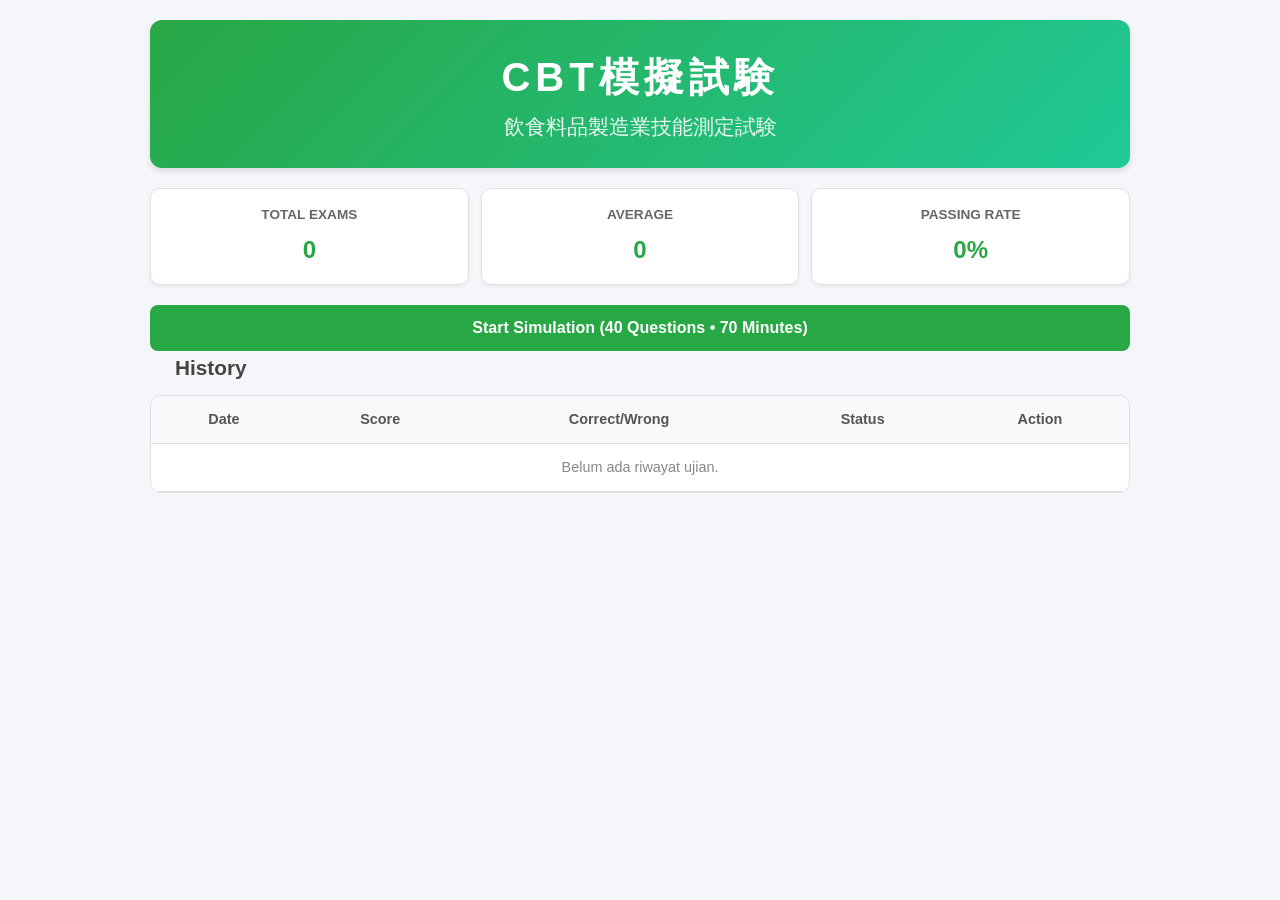
==== index.html @ 39279843 "Update SSW PM exam simulator" ====
<!DOCTYPE html>
<html lang="id">
<head>
    <meta charset="UTF-8">
    <meta name="viewport" content="width=device-width, initial-scale=1.0">
    <title>Dashboard SSW PM</title>
    <link rel="stylesheet" href="css/main.css">
</head>
<body>

    <div class="container">
        <header class="dash-header">
            <h1>CBT模擬試験</h1>
            <p>飲食料品製造業技能測定試験</p>
        </header>

        <section class="stats-section">
            <div class="stat-card">
                <h3>Total Exams</h3>
                <p id="stat-total">0</p>
            </div>
            <div class="stat-card">
                <h3>Average</h3>
                <p id="stat-rata">0</p>
            </div>
            <div class="stat-card">
                <h3>Passing Rate</h3>
                <p id="stat-lulus">0%</p>
            </div>
        </section>

        <section class="action-section">
            <button id="btn-mulai" class="btn btn-primary btn-block">
                Start Simulation (40 Questions • 70 Minutes)
            </button>
        </section>

        <section class="history-section">
            <h2>History</h2>
            <div class="table-responsive">
                <table id="tabel-riwayat">
                    <thead>
                        <tr>
                            <th>Date</th>
                            <th>Score</th>
                            <th>Correct/Wrong</th>
                            <th>Status</th>
                            <th>Action</th>
                        </tr>
                    </thead>
                    <tbody id="list-riwayat">
                        <tr>
                            <td colspan="5" style="text-align: center; color: #888;">Belum ada riwayat ujian.</td>
                        </tr>
                    </tbody>
                </table>
            </div>
        </section>
    </div>

    <script src="js/storage.js"></script>
    <script src="js/data.js"></script>
    <script>
        // Logika Khusus Halaman Dashboard (index.html)
        document.addEventListener('DOMContentLoaded', () => {
            // 1. Tampilkan Statistik Global dari Local Storage
            const stats = getStatistikGlobal();
            document.getElementById('stat-total').innerText = stats.totalUjian;
            document.getElementById('stat-rata').innerText = stats.rataRataNilai;
            document.getElementById('stat-lulus').innerText = stats.persentaseKelulusan + '%';

            // 2. Tampilkan Riwayat Ujian
            const riwayat = getRiwayatUjian();
            const containerRiwayat = document.getElementById('list-riwayat');

            if (riwayat.length > 0) {
                containerRiwayat.innerHTML = ''; // Kosongkan placeholder
                riwayat.forEach(item => {
                    const row = document.createElement('tr');
                    
                    // Beri warna teks status (LULUS hijau, TIDAK LULUS merah)
                    const statusClass = item.status === 'LULUS' ? 'text-success' : 'text-danger';

                    row.innerHTML = `
                        <td>${item.tanggal}</td>
                        <td><strong>${item.skor}</strong></td>
                        <td><span class="text-success">${item.benar}B</span> / <span class="text-danger">${item.salah}S</span></td>
                        <td><span class="${statusClass}">${item.status}</span></td>
                        <td><button class="btn btn-sm" onclick="lihatReview('${item.id}')">Review</button></td>
                    `;
                    containerRiwayat.appendChild(row);
                });
            }

            // 3. Event Listener Tombol Mulai Ujian
            // 3. Event Listener Tombol Mulai Ujian
const btnMulai = document.getElementById('btn-mulai');
const modalStart = document.getElementById('modalStart');
const btnConfirmStart = document.getElementById('btn-confirm-start');
const btnCancelStart = document.getElementById('btn-cancel-start');

// Membuka modal saat tombol utama diklik
btnMulai.addEventListener('click', () => {
    modalStart.style.display = 'flex';
});

// Menutup modal jika dibatalkan
btnCancelStart.addEventListener('click', () => {
    modalStart.style.display = 'none';
});

// Proses Start Now (Ini menggantikan logika lama yang ada di tombol btn-mulai)
btnConfirmStart.addEventListener('click', async () => {
    btnConfirmStart.innerText = 'Memuat...';
    btnConfirmStart.disabled = true;

    const sukses = await buatSimulasiUjian();
    
    if (sukses) {
        window.location.href = 'exam.html';
    } else {
        alert('Gagal memuat bank soal.');
        btnConfirmStart.innerText = 'Start Now';
        btnConfirmStart.disabled = false;
    }
});
        });

        // Fungsi navigasi ke halaman review jawaban salah
        function lihatReview(examId) {
            localStorage.setItem('ssw_review_target_id', examId);
            window.location.href = 'review.html';
        }
    </script>
    <div id="modalStart" class="modal-overlay">
        <div class="modal-content">
            <h2>Fighting Dhepp💗</h2>
            
            <div class="modal-actions">
                <button id="btn-confirm-start" class="btn btn-primary">Start Now</button>
                <button id="btn-cancel-start" class="btn btn-secondary">Batal</button>
            </div>
        </div>
    </div>
</body>
</html>
---- css/main.css ----
/* css/main.css */

/* Reset Dasar & Variabel Warna */
:root {
    --primary-color: #28a745;     
    --primary-hover: #218838;
    --success-color: #28a745;
    --danger-color: #dc3545;
    --warning-color: #ffc107;
    --text-color: #333333;
    --bg-color: #f4f6f9;
    --card-bg: #ffffff;
    --border-color: #e0e0e0;
}

* {
    box-sizing: border-box;
    margin: 0;
    padding: 0;
}

body {
    font-family: -apple-system, BlinkMacSystemFont, "Segoe UI", Roboto, Helvetica, Arial, sans-serif;
    background-color: var(--bg-color);
    color: var(--text-color);
    line-height: 1.6;
    padding: 10px;
}


/* Pembungkus Konten Utama (Responsif) */
.container {
    width: 100%;
    max-width: 1000px;
    margin: 0 auto;
    padding: 10px;
}

/* Gaya Header Dashboard */
.dash-header {
    background: linear-gradient(135deg, var(--primary-color), #20c997);
    color: #ffffff;
    padding: 25px 20px;
    border-radius: 12px;
    text-align: center;
    margin-bottom: 20px;
        box-shadow: 0 4px 6px rgba(0,0,0,0.1);
}

.dash-header h1 {
    font-size: 2.5rem;
    letter-spacing: 5px;
    margin-bottom: 1px;
}

.dash-header p {
    font-size: 1.3rem;
    opacity: 0.9;
}

/* Grid Kartu Statistik */
.stats-section {
    display: grid;
    grid-template-columns: repeat(3, 1fr);
    gap: 12px;
    margin-bottom: 20px;
}

.stat-card {
    background-color: var(--card-bg);
    padding: 15px 10px;
    text-align: center;
    border-radius: 10px;
    border: 1px solid var(--border-color);
    box-shadow: 0 2px 4px rgba(0,0,0,0.05);
}

.stat-card h3 {
    font-size: 0.85rem;
    color: #666;
    margin-bottom: 5px;
    text-transform: uppercase;
}

.stat-card p {
    font-size: 1.5rem;
    font-weight: bold;
    color: var(--primary-color);
}

/* Styling Modal Start Now */
.modal-overlay {
    display: none; /* Default tersembunyi */
    position: fixed;
    top: 0;
    left: 0;
    width: 100%;
    height: 100%;
    background: rgba(0, 0, 0, 0.6); /* Latar belakang gelap */
    z-index: 9999;
    justify-content: center;
    align-items: center;
    padding: 20px;
    backdrop-filter: blur(2px); /* Memberikan efek blur pada background */
}

.modal-content {
    background: white;
    padding: 30px;
    border-radius: 12px;
    text-align: center;
    max-width: 400px;
    width: 100%;
    box-shadow: 0 10px 25px rgba(0,0,0,0.2);
}

.modal-content h2 {
    margin-bottom: 15px;
    color: var(--primary-color);
}

.modal-content p {
    margin-bottom: 25px;
    color: #666;
}

/* Tombol Modal */
/* Tombol Modal */
.modal-actions {
    display: flex;
    flex-direction: column; /* Mengubah susunan menjadi vertikal (atas-bawah) */
    gap: 10px;              /* Jarak antar tombol */
    width: 100%;            /* Memastikan kontainer tombol memenuhi lebar modal */
}

/* Memastikan kedua tombol memiliki lebar yang sama agar seragam */
.modal-actions .btn {
    width: 100%;
}

.btn-secondary {
    background-color: #e2e6ea;
    color: #495057;
}

.btn-secondary:hover {
    background-color: #d1d8de;
}

/* Komponen Tombol (Sangat Ramah Sentuhan HP) */
.btn {
    display: inline-block;
    padding: 14px 20px;
    font-size: 1rem;
    font-weight: bold;
    text-align: center;
    text-decoration: none;
    border: none;
    border-radius: 8px;
    cursor: pointer;
    transition: background 0.2s;
    background-color: #6c757d;
    color: white;
}

.btn-primary {
    background-color: var(--success-color); /* Warna hijau mencolok untuk tombol mulai */
}

.btn-primary:hover {
    background-color: #218838;
}

.btn-block {
    display: block;
    width: 100%;
}

.btn-sm {
    padding: 6px 12px;
    font-size: 0.85rem;
    border-radius: 4px;
    background-color: var(--primary-color);
}

/* Tabel Riwayat Responsif */
.history-section h2 {
    font-size: 1.3rem;
    margin-bottom: 10px;
    color: #444;
    text-align: left;
    margin-left: 25px;    
}

.table-responsive {
    width: 100%;
    overflow-x: auto;
    background-color: var(--card-bg);
    border-radius: 10px;
    border: 1px solid var(--border-color);
}

table {
    width: 100%;
    border-collapse: collapse;
    /* text-align: left;  <-- Hapus atau ganti baris ini */
    text-align: center;   /* <-- Tambahkan ini agar semua konten tabel di tengah */
    font-size: 0.9rem;
}

th, td {
    padding: 12px 15px;
    border-bottom: 1px solid var(--border-color);
    white-space: nowrap;
    text-align: center;   /* <-- Menjamin th dan td benar-benar di tengah */
}

th {
    background-color: #f8f9fa;
    color: #555;
    font-weight: 600;
}

/* Utilitas Teks Warna */
.text-success { color: var(--success-color); font-weight: bold; }
.text-danger { color: var(--danger-color); font-weight: bold; }

/* Gaya Halaman Review Jawaban (review.html) */
.review-card {
    background-color: var(--card-bg);
    border-radius: 10px;
    padding: 15px;
    margin-bottom: 15px;
    box-shadow: 0 2px 4px rgba(0,0,0,0.05);
    border-left: 5px solid #ccc;
}

.border-success { border-left-color: var(--success-color); }
.border-danger { border-left-color: var(--danger-color); }

.review-card-header {
    display: flex;
    justify-content: space-between;
    align-items: center;
    margin-bottom: 10px;
    border-bottom: 1px dashed var(--border-color);
    padding-bottom: 8px;
}

.review-card-header h3 { font-size: 1.1rem; }

.badge {
    padding: 4px 8px;
    font-size: 0.75rem;
    font-weight: bold;
    border-radius: 4px;
    color: white;
}
.badge-success { background-color: var(--success-color); }
.badge-danger { background-color: var(--danger-color); }

.question-text {
    font-weight: 600;
    margin-bottom: 12px;
}

.review-options {
    margin-bottom: 15px;
}

.review-opt-row {
    padding: 10px;
    border: 1px solid var(--border-color);
    border-radius: 6px;
    margin-bottom: 6px;
    font-size: 0.9rem;
}

.opt-correct {
    background-color: #d4edda;
    border-color: #c3e6cb;
    color: #155724;
}

.opt-wrong {
    background-color: #f8d7da;
    border-color: #f5c6cb;
    color: #721c24;
}

.explanation-box {
    background-color: #fff3cd;
    border: 1px solid #ffeeba;
    color: #856404;
    padding: 12px;
    border-radius: 6px;
    font-size: 0.85rem;
}

.explanation-box h4 { margin-bottom: 4px; }

/* Penyesuaian khusus layar HP kecil */
@media (max-width: 480px) {
    .stats-section { grid-template-columns: 1fr; gap: 8px; }
    .dash-header h1 { font-size: 1.4rem; }
    th, td { padding: 10px 8px; font-size: 0.8rem; }
}
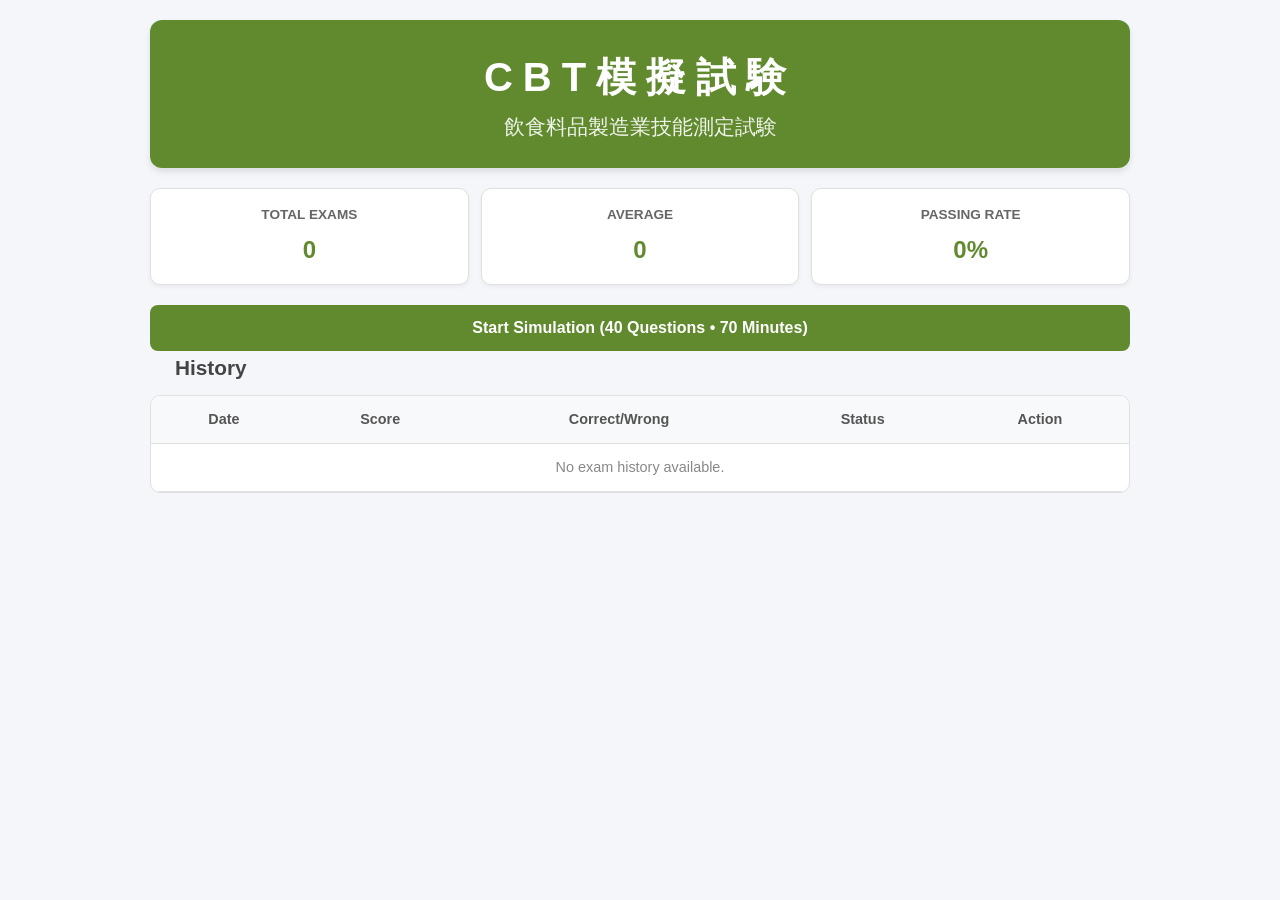
==== commit d9dae6c8: "Update exam page" ====
--- a/index.html
+++ b/index.html
@@ -50,7 +50,7 @@
                     </thead>
                     <tbody id="list-riwayat">
                         <tr>
-                            <td colspan="5" style="text-align: center; color: #888;">Belum ada riwayat ujian.</td>
+                            <td colspan="5" style="text-align: center; color: #888;">No exam history available.</td>
                         </tr>
                     </tbody>
                 </table>
@@ -111,7 +111,7 @@
 
 // Proses Start Now (Ini menggantikan logika lama yang ada di tombol btn-mulai)
 btnConfirmStart.addEventListener('click', async () => {
-    btnConfirmStart.innerText = 'Memuat...';
+    btnConfirmStart.innerText = 'Writing...';
     btnConfirmStart.disabled = true;
 
     const sukses = await buatSimulasiUjian();
@@ -119,7 +119,7 @@
     if (sukses) {
         window.location.href = 'exam.html';
     } else {
-        alert('Gagal memuat bank soal.');
+        alert('Failed to load the question bank.');
         btnConfirmStart.innerText = 'Start Now';
         btnConfirmStart.disabled = false;
     }
--- a/css/main.css
+++ b/css/main.css
@@ -2,8 +2,8 @@
 
 /* Reset Dasar & Variabel Warna */
 :root {
-    --primary-color: #28a745;     
-    --primary-hover: #218838;
+    --primary-color: #608a2d;     
+    --primary-hover: #608a2d;
     --success-color: #28a745;
     --danger-color: #dc3545;
     --warning-color: #ffc107;
@@ -38,18 +38,18 @@
 
 /* Gaya Header Dashboard */
 .dash-header {
-    background: linear-gradient(135deg, var(--primary-color), #20c997);
+    background: linear-gradient(135deg, var(--primary-color), #608a2d);
     color: #ffffff;
     padding: 25px 20px;
     border-radius: 12px;
     text-align: center;
     margin-bottom: 20px;
-        box-shadow: 0 4px 6px rgba(0,0,0,0.1);
+    box-shadow: 0 4px 6px rgba(0,0,0,0.1);
 }
 
 .dash-header h1 {
     font-size: 2.5rem;
-    letter-spacing: 5px;
+    letter-spacing: 10px;
     margin-bottom: 1px;
 }
 
@@ -158,17 +158,27 @@
     border: none;
     border-radius: 8px;
     cursor: pointer;
-    transition: background 0.2s;
+    transition: all 0.2s ease;
     background-color: #6c757d;
     color: white;
 }
 
+.btn:hover {
+    transform: translateY(-2px);
+    background-color: #5f666d;
+}
+
+.btn:active {
+    transform: translateY(1px) scale(0.98);
+}
+
 .btn-primary {
-    background-color: var(--success-color); /* Warna hijau mencolok untuk tombol mulai */
+    background-color: #608a2d; /* Warna hijau mencolok untuk tombol mulai */
+
 }
 
 .btn-primary:hover {
-    background-color: #218838;
+    background-color: #507a1c;
 }
 
 .btn-block {
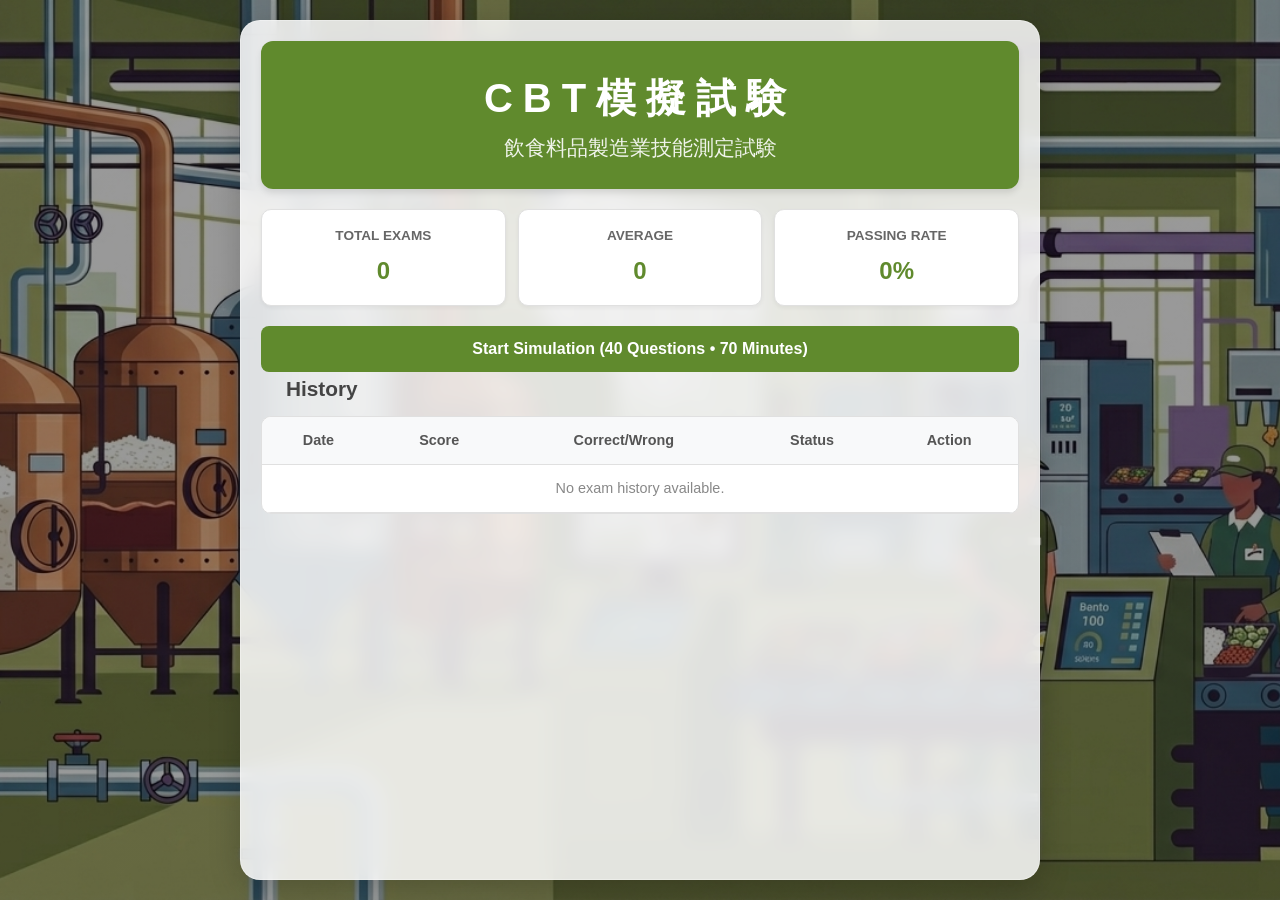
==== commit b95994c1: "Update CBT" ====
--- a/index.html
+++ b/index.html
@@ -5,6 +5,25 @@
     <meta name="viewport" content="width=device-width, initial-scale=1.0">
     <title>Dashboard SSW PM</title>
     <link rel="stylesheet" href="css/main.css">
+
+    <style>
+        body {
+            /* Ganti 'gambar-pabrik.jpg' dengan lokasi/nama file gambar Anda */
+            background: linear-gradient(rgba(0, 0, 0, 0.4), rgba(0, 0, 0, 0.4)), 
+                        url('backgroundpb.png') no-repeat center center fixed;
+            background-size: cover;
+            min-height: 100vh;
+        }
+
+        /* Memberikan efek kaca (glassmorphism) pada container */
+        .container {
+            background: rgba(255, 255, 255, 0.85) !important;
+            backdrop-filter: blur(10px);
+            border-radius: 20px;
+            padding: 20px;
+            box-shadow: 0 8px 32px rgba(0,0,0,0.2);
+        }
+    </style>
 </head>
 <body>
 
--- a/css/main.css
+++ b/css/main.css
@@ -20,20 +20,39 @@
 }
 
 body {
-    font-family: -apple-system, BlinkMacSystemFont, "Segoe UI", Roboto, Helvetica, Arial, sans-serif;
+    /* Menggunakan font yang lebih modern dan bersih */
+    font-family: 'Inter', -apple-system, BlinkMacSystemFont, "Segoe UI", Roboto, sans-serif;
+    
+    /* Menambahkan gambar latar belakang (pastikan path ke file gambar benar) */
+    background: linear-gradient(rgba(0, 0, 0, 0.2), rgba(0, 0, 0, 0.2)), 
+                url('../img/nama-gambar-pabrik.jpg') no-repeat center center fixed;
+    background-size: cover;
+    
+    /* Warna fallback jika gambar belum dimuat */
     background-color: var(--bg-color);
+    
     color: var(--text-color);
     line-height: 1.6;
-    padding: 10px;
-}
-
+    margin: 0; /* Pastikan margin 0 agar gambar memenuhi layar */
+    padding: 20px; /* Sedikit diperbesar agar tidak terlalu rapat di mobile */
+    min-height: 100vh; /* Memastikan background memenuhi tinggi layar */
+    display: flex;
+    justify-content: center; /* Memposisikan kontainer di tengah */
+}
 
 /* Pembungkus Konten Utama (Responsif) */
 .container {
     width: 100%;
-    max-width: 1000px;
+    max-width: 800px;
     margin: 0 auto;
     padding: 10px;
+    
+    /* Transparan dengan efek kaca */
+    background: rgba(255, 255, 255, 0.15) !important;
+    backdrop-filter: blur(10px);
+    -webkit-backdrop-filter: blur(10px); /* Safari support */
+    border-radius: 20px;
+    border: 1px solid rgba(255, 255, 255, 0.3); /* opsional: border tipis */
 }
 
 /* Gaya Header Dashboard */
@@ -314,4 +333,7 @@
     .stats-section { grid-template-columns: 1fr; gap: 8px; }
     .dash-header h1 { font-size: 1.4rem; }
     th, td { padding: 10px 8px; font-size: 0.8rem; }
-}+}
+
+
+
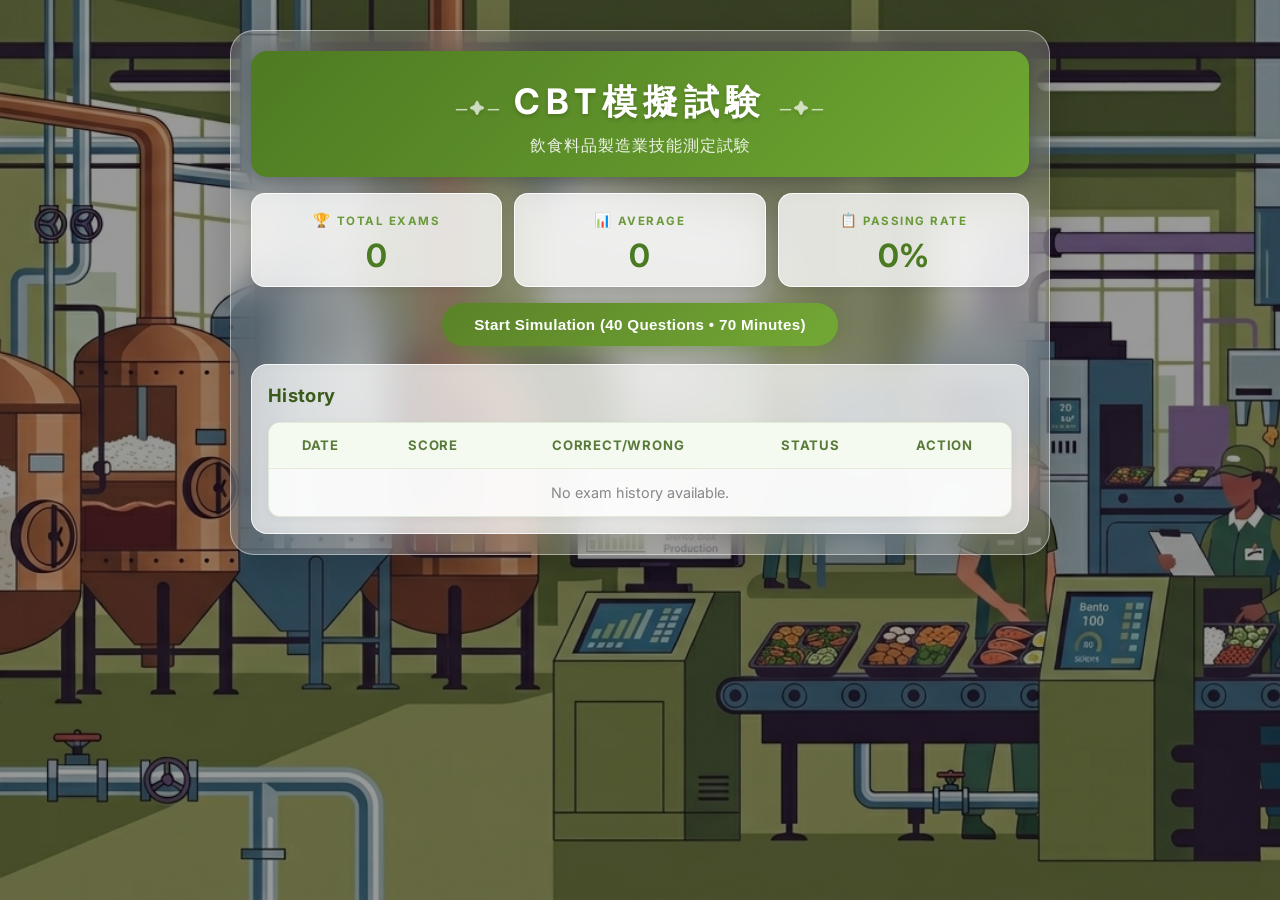
==== commit e71f7e63: "Update CT" ====
--- a/index.html
+++ b/index.html
@@ -7,23 +7,14 @@
     <link rel="stylesheet" href="css/main.css">
 
     <style>
-        body {
-            /* Ganti 'gambar-pabrik.jpg' dengan lokasi/nama file gambar Anda */
-            background: linear-gradient(rgba(0, 0, 0, 0.4), rgba(0, 0, 0, 0.4)), 
-                        url('backgroundpb.png') no-repeat center center fixed;
-            background-size: cover;
-            min-height: 100vh;
-        }
+    body {
+        background: linear-gradient(rgba(0, 0, 0, 0.4), rgba(0, 0, 0, 0.4)), 
+                    url('backgroundpb.png') no-repeat center center fixed;
+        background-size: cover;
+        min-height: 100vh;
+    }
 
-        /* Memberikan efek kaca (glassmorphism) pada container */
-        .container {
-            background: rgba(255, 255, 255, 0.85) !important;
-            backdrop-filter: blur(10px);
-            border-radius: 20px;
-            padding: 20px;
-            box-shadow: 0 8px 32px rgba(0,0,0,0.2);
-        }
-    </style>
+</style>
 </head>
 <body>
 
--- a/css/main.css
+++ b/css/main.css
@@ -1,9 +1,12 @@
 /* css/main.css */
+
+/* Import Google Font */
+@import url('https://fonts.googleapis.com/css2?family=Inter:wght@400;600;700&display=swap');
 
 /* Reset Dasar & Variabel Warna */
 :root {
-    --primary-color: #608a2d;     
-    --primary-hover: #608a2d;
+    --primary-color: #608a2d;
+    --primary-hover: #507a1c;
     --success-color: #28a745;
     --danger-color: #dc3545;
     --warning-color: #ffc107;
@@ -11,6 +14,8 @@
     --bg-color: #f4f6f9;
     --card-bg: #ffffff;
     --border-color: #e0e0e0;
+    --glass-bg: rgba(255, 255, 255, 0.18);
+    --glass-border: rgba(255, 255, 255, 0.4);
 }
 
 * {
@@ -20,122 +25,285 @@
 }
 
 body {
-    /* Menggunakan font yang lebih modern dan bersih */
     font-family: 'Inter', -apple-system, BlinkMacSystemFont, "Segoe UI", Roboto, sans-serif;
-    
-    /* Menambahkan gambar latar belakang (pastikan path ke file gambar benar) */
-    background: linear-gradient(rgba(0, 0, 0, 0.2), rgba(0, 0, 0, 0.2)), 
-                url('../img/nama-gambar-pabrik.jpg') no-repeat center center fixed;
+    background: linear-gradient(rgba(0, 0, 0, 0.25), rgba(0, 0, 0, 0.25)),
+                url('../img/backgroundpb.png') no-repeat center center fixed;
     background-size: cover;
-    
-    /* Warna fallback jika gambar belum dimuat */
-    background-color: var(--bg-color);
-    
+    background-color: #4a7a3a;
     color: var(--text-color);
     line-height: 1.6;
-    margin: 0; /* Pastikan margin 0 agar gambar memenuhi layar */
-    padding: 20px; /* Sedikit diperbesar agar tidak terlalu rapat di mobile */
-    min-height: 100vh; /* Memastikan background memenuhi tinggi layar */
+    margin: 0;
+    padding: 30px 20px;
+    min-height: 100vh;
     display: flex;
-    justify-content: center; /* Memposisikan kontainer di tengah */
-}
-
-/* Pembungkus Konten Utama (Responsif) */
+    justify-content: center;
+    align-items: flex-start;
+}
+
+/* ===== CONTAINER UTAMA (Glassmorphism) ===== */
 .container {
     width: 100%;
-    max-width: 800px;
+    max-width: 820px;
     margin: 0 auto;
-    padding: 10px;
-    
-    /* Transparan dengan efek kaca */
-    background: rgba(255, 255, 255, 0.15) !important;
-    backdrop-filter: blur(10px);
-    -webkit-backdrop-filter: blur(10px); /* Safari support */
-    border-radius: 20px;
-    border: 1px solid rgba(255, 255, 255, 0.3); /* opsional: border tipis */
-}
-
-/* Gaya Header Dashboard */
+    padding: 20px;
+    background: rgba(255, 255, 255, 0.20);
+    backdrop-filter: blur(18px);
+    -webkit-backdrop-filter: blur(18px);
+    border-radius: 24px;
+    border: 1.5px solid rgba(255, 255, 255, 0.45);
+    box-shadow: 0 8px 40px rgba(0, 0, 0, 0.18);
+}
+
+/* ===== HEADER ===== */
 .dash-header {
-    background: linear-gradient(135deg, var(--primary-color), #608a2d);
+    background: linear-gradient(135deg, #4e7a22, #6fa832);
     color: #ffffff;
-    padding: 25px 20px;
-    border-radius: 12px;
-    text-align: center;
-    margin-bottom: 20px;
-    box-shadow: 0 4px 6px rgba(0,0,0,0.1);
+    padding: 22px 30px 18px;
+    border-radius: 16px;
+    text-align: center;
+    margin-bottom: 16px;
+    box-shadow: 0 4px 15px rgba(0,0,0,0.2);
+    position: relative;
+    overflow: hidden;
+}
+
+/* Ornamen dekoratif kiri-kanan judul */
+.dash-header h1::before,
+.dash-header h1::after {
+    content: '⸺✦⸺';
+    font-size: 0.9rem;
+    opacity: 0.7;
+    margin: 0 12px;
+    letter-spacing: 2px;
 }
 
 .dash-header h1 {
-    font-size: 2.5rem;
-    letter-spacing: 10px;
-    margin-bottom: 1px;
+    font-size: 2.2rem;
+    font-weight: 700;
+    letter-spacing: 6px;
+    margin-bottom: 4px;
+    text-shadow: 0 2px 4px rgba(0,0,0,0.2);
 }
 
 .dash-header p {
-    font-size: 1.3rem;
-    opacity: 0.9;
-}
-
-/* Grid Kartu Statistik */
+    font-size: 1rem;
+    opacity: 0.88;
+    letter-spacing: 1px;
+}
+
+/* ===== STAT CARDS ===== */
 .stats-section {
     display: grid;
     grid-template-columns: repeat(3, 1fr);
     gap: 12px;
-    margin-bottom: 20px;
+    margin-bottom: 16px;
 }
 
 .stat-card {
-    background-color: var(--card-bg);
-    padding: 15px 10px;
-    text-align: center;
+    background: rgba(255, 255, 255, 0.75);
+    padding: 16px 12px 14px;
+    text-align: center;
+    border-radius: 14px;
+    border: 1px solid rgba(255,255,255,0.9);
+    box-shadow: 0 2px 10px rgba(0,0,0,0.07);
+    backdrop-filter: blur(6px);
+    -webkit-backdrop-filter: blur(6px);
+}
+
+.stat-card h3 {
+    font-size: 0.72rem;
+    color: #6a9a3a;
+    margin-bottom: 8px;
+    text-transform: uppercase;
+    font-weight: 700;
+    letter-spacing: 1.5px;
+    display: flex;
+    align-items: center;
+    justify-content: center;
+    gap: 5px;
+}
+
+/* Icon bawaan tiap stat card pakai pseudo-element */
+.stat-card:nth-child(1) h3::before { content: '🏆'; font-size: 0.85rem; }
+.stat-card:nth-child(2) h3::before { content: '📊'; font-size: 0.85rem; }
+.stat-card:nth-child(3) h3::before { content: '📋'; font-size: 0.85rem; }
+
+.stat-card p {
+    font-size: 2rem;
+    font-weight: 700;
+    color: #4a7a22;
+    line-height: 1;
+}
+
+/* ===== TOMBOL START ===== */
+.action-section {
+    text-align: center;
+    margin-bottom: 18px;
+}
+
+.btn {
+    display: inline-block;
+    padding: 12px 24px;
+    font-size: 0.95rem;
+    font-weight: 700;
+    text-align: center;
+    text-decoration: none;
+    border: none;
     border-radius: 10px;
-    border: 1px solid var(--border-color);
-    box-shadow: 0 2px 4px rgba(0,0,0,0.05);
-}
-
-.stat-card h3 {
-    font-size: 0.85rem;
-    color: #666;
-    margin-bottom: 5px;
+    cursor: pointer;
+    transition: all 0.2s ease;
+    background-color: #6c757d;
+    color: white;
+}
+
+.btn:hover {
+    transform: translateY(-2px);
+    box-shadow: 0 6px 16px rgba(0,0,0,0.18);
+}
+
+.btn:active {
+    transform: translateY(1px) scale(0.98);
+}
+
+.btn-primary {
+    background: linear-gradient(135deg, #5a8228, #73a835);
+    color: white;
+    padding: 13px 32px;
+    border-radius: 50px;
+    font-size: 0.95rem;
+    box-shadow: 0 4px 14px rgba(80,130,30,0.35);
+    letter-spacing: 0.3px;
+}
+
+.btn-primary:hover {
+    background: linear-gradient(135deg, #4e7020, #638f2a);
+}
+
+/* Tidak full width lagi — hanya auto sesuai konten */
+.btn-block {
+    display: inline-block;
+    width: auto;
+}
+
+.btn-sm {
+    padding: 6px 14px;
+    font-size: 0.82rem;
+    border-radius: 6px;
+    background: linear-gradient(135deg, #5a8228, #73a835);
+    color: white;
+}
+
+.btn-secondary {
+    background-color: #e2e6ea;
+    color: #495057;
+}
+
+.btn-secondary:hover {
+    background-color: #d1d8de;
+}
+
+/* ===== HISTORY SECTION ===== */
+.history-section {
+    background: rgba(255, 255, 255, 0.65);
+    border-radius: 16px;
+    padding: 16px;
+    border: 1px solid rgba(255,255,255,0.8);
+    backdrop-filter: blur(6px);
+    -webkit-backdrop-filter: blur(6px);
+
+    /* BARU: batasi tinggi & aktifkan flex */
+    max-height: 280px;
+    display: flex;
+    flex-direction: column;
+}
+
+.history-section h2 {
+    font-size: 1.15rem;
+    margin-bottom: 12px;
+    color: #3a5a1a;
+    font-weight: 700;
+    letter-spacing: 0.3px;
+}
+
+.table-responsive {
+    width: 100%;
+    overflow-x: auto;
+    overflow-y: auto;           /* BARU: scroll vertikal */
+    background: rgba(255,255,255,0.85);
+    border-radius: 12px;
+    border: 1px solid rgba(220,230,210,0.8);
+    box-shadow: 0 2px 8px rgba(0,0,0,0.05);
+    flex: 1;                    /* BARU: isi sisa ruang */
+}
+
+/* BARU: header tabel tetap diam saat scroll */
+thead th {
+    position: sticky;
+    top: 0;
+    z-index: 1;
+    background: rgba(245, 250, 240, 0.97);
+}
+
+table {
+    width: 100%;
+    border-collapse: collapse;
+    text-align: center;
+    font-size: 0.9rem;
+}
+
+th, td {
+    padding: 12px 15px;
+    border-bottom: 1px solid rgba(220,230,210,0.7);
+    white-space: nowrap;
+    text-align: center;
+}
+
+th {
+    background: rgba(245, 250, 240, 0.9);
+    color: #5a7a3a;
+    font-weight: 700;
+    font-size: 0.82rem;
     text-transform: uppercase;
-}
-
-.stat-card p {
-    font-size: 1.5rem;
-    font-weight: bold;
-    color: var(--primary-color);
-}
-
-/* Styling Modal Start Now */
+    letter-spacing: 0.8px;
+}
+
+tr:last-child td {
+    border-bottom: none;
+}
+
+/* ===== UTILITAS WARNA ===== */
+.text-success { color: var(--success-color); font-weight: bold; }
+.text-danger  { color: var(--danger-color);  font-weight: bold; }
+
+/* ===== MODAL ===== */
 .modal-overlay {
-    display: none; /* Default tersembunyi */
+    display: none;
     position: fixed;
-    top: 0;
-    left: 0;
-    width: 100%;
-    height: 100%;
-    background: rgba(0, 0, 0, 0.6); /* Latar belakang gelap */
+    top: 0; left: 0;
+    width: 100%; height: 100%;
+    background: rgba(0, 0, 0, 0.55);
     z-index: 9999;
     justify-content: center;
     align-items: center;
     padding: 20px;
-    backdrop-filter: blur(2px); /* Memberikan efek blur pada background */
+    backdrop-filter: blur(4px);
+    -webkit-backdrop-filter: blur(4px);
 }
 
 .modal-content {
     background: white;
-    padding: 30px;
-    border-radius: 12px;
-    text-align: center;
-    max-width: 400px;
-    width: 100%;
-    box-shadow: 0 10px 25px rgba(0,0,0,0.2);
+    padding: 32px 28px;
+    border-radius: 16px;
+    text-align: center;
+    max-width: 380px;
+    width: 100%;
+    box-shadow: 0 16px 40px rgba(0,0,0,0.25);
 }
 
 .modal-content h2 {
-    margin-bottom: 15px;
+    margin-bottom: 20px;
     color: var(--primary-color);
+    font-size: 1.4rem;
 }
 
 .modal-content p {
@@ -143,118 +311,18 @@
     color: #666;
 }
 
-/* Tombol Modal */
-/* Tombol Modal */
 .modal-actions {
     display: flex;
-    flex-direction: column; /* Mengubah susunan menjadi vertikal (atas-bawah) */
-    gap: 10px;              /* Jarak antar tombol */
-    width: 100%;            /* Memastikan kontainer tombol memenuhi lebar modal */
-}
-
-/* Memastikan kedua tombol memiliki lebar yang sama agar seragam */
+    flex-direction: column;
+    gap: 10px;
+    width: 100%;
+}
+
 .modal-actions .btn {
     width: 100%;
 }
 
-.btn-secondary {
-    background-color: #e2e6ea;
-    color: #495057;
-}
-
-.btn-secondary:hover {
-    background-color: #d1d8de;
-}
-
-/* Komponen Tombol (Sangat Ramah Sentuhan HP) */
-.btn {
-    display: inline-block;
-    padding: 14px 20px;
-    font-size: 1rem;
-    font-weight: bold;
-    text-align: center;
-    text-decoration: none;
-    border: none;
-    border-radius: 8px;
-    cursor: pointer;
-    transition: all 0.2s ease;
-    background-color: #6c757d;
-    color: white;
-}
-
-.btn:hover {
-    transform: translateY(-2px);
-    background-color: #5f666d;
-}
-
-.btn:active {
-    transform: translateY(1px) scale(0.98);
-}
-
-.btn-primary {
-    background-color: #608a2d; /* Warna hijau mencolok untuk tombol mulai */
-
-}
-
-.btn-primary:hover {
-    background-color: #507a1c;
-}
-
-.btn-block {
-    display: block;
-    width: 100%;
-}
-
-.btn-sm {
-    padding: 6px 12px;
-    font-size: 0.85rem;
-    border-radius: 4px;
-    background-color: var(--primary-color);
-}
-
-/* Tabel Riwayat Responsif */
-.history-section h2 {
-    font-size: 1.3rem;
-    margin-bottom: 10px;
-    color: #444;
-    text-align: left;
-    margin-left: 25px;    
-}
-
-.table-responsive {
-    width: 100%;
-    overflow-x: auto;
-    background-color: var(--card-bg);
-    border-radius: 10px;
-    border: 1px solid var(--border-color);
-}
-
-table {
-    width: 100%;
-    border-collapse: collapse;
-    /* text-align: left;  <-- Hapus atau ganti baris ini */
-    text-align: center;   /* <-- Tambahkan ini agar semua konten tabel di tengah */
-    font-size: 0.9rem;
-}
-
-th, td {
-    padding: 12px 15px;
-    border-bottom: 1px solid var(--border-color);
-    white-space: nowrap;
-    text-align: center;   /* <-- Menjamin th dan td benar-benar di tengah */
-}
-
-th {
-    background-color: #f8f9fa;
-    color: #555;
-    font-weight: 600;
-}
-
-/* Utilitas Teks Warna */
-.text-success { color: var(--success-color); font-weight: bold; }
-.text-danger { color: var(--danger-color); font-weight: bold; }
-
-/* Gaya Halaman Review Jawaban (review.html) */
+/* ===== REVIEW CARDS ===== */
 .review-card {
     background-color: var(--card-bg);
     border-radius: 10px;
@@ -265,7 +333,7 @@
 }
 
 .border-success { border-left-color: var(--success-color); }
-.border-danger { border-left-color: var(--danger-color); }
+.border-danger  { border-left-color: var(--danger-color); }
 
 .review-card-header {
     display: flex;
@@ -286,16 +354,14 @@
     color: white;
 }
 .badge-success { background-color: var(--success-color); }
-.badge-danger { background-color: var(--danger-color); }
+.badge-danger  { background-color: var(--danger-color); }
 
 .question-text {
     font-weight: 600;
     margin-bottom: 12px;
 }
 
-.review-options {
-    margin-bottom: 15px;
-}
+.review-options { margin-bottom: 15px; }
 
 .review-opt-row {
     padding: 10px;
@@ -328,12 +394,12 @@
 
 .explanation-box h4 { margin-bottom: 4px; }
 
-/* Penyesuaian khusus layar HP kecil */
+/* ===== RESPONSIVE ===== */
 @media (max-width: 480px) {
     .stats-section { grid-template-columns: 1fr; gap: 8px; }
-    .dash-header h1 { font-size: 1.4rem; }
+    .dash-header h1 { font-size: 1.5rem; letter-spacing: 3px; }
+    .dash-header h1::before,
+    .dash-header h1::after { display: none; }
     th, td { padding: 10px 8px; font-size: 0.8rem; }
-}
-
-
-
+    .btn-primary { padding: 12px 24px; font-size: 0.9rem; }
+}
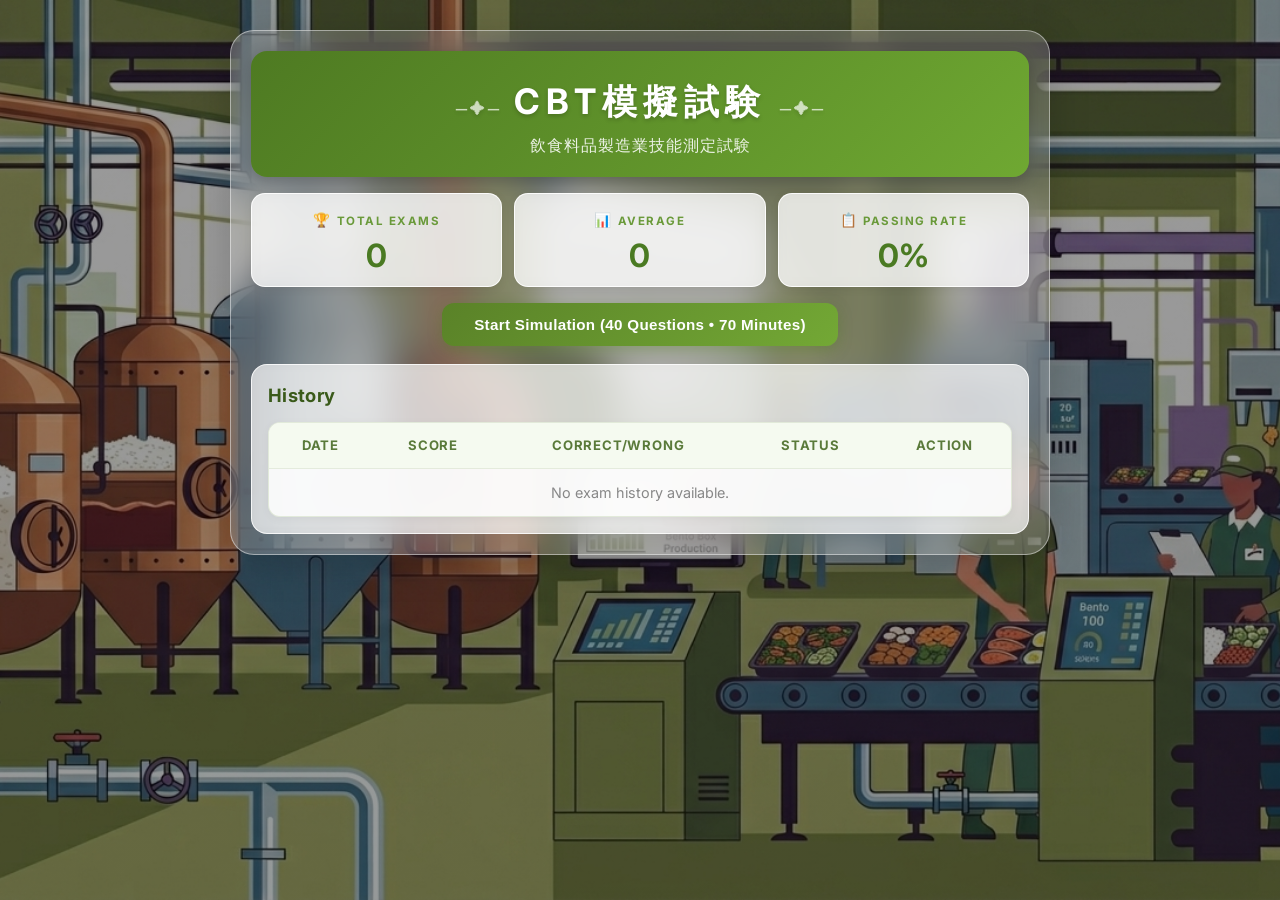
==== commit ecc67dc9: "NEUte" ====
--- a/index.html
+++ b/index.html
@@ -89,7 +89,7 @@
                     const row = document.createElement('tr');
                     
                     // Beri warna teks status (LULUS hijau, TIDAK LULUS merah)
-                    const statusClass = item.status === 'LULUS' ? 'text-success' : 'text-danger';
+                    const statusClass = item.status === 'PASSED' ? 'text-success' : 'text-danger';
 
                     row.innerHTML = `
                         <td>${item.tanggal}</td>
--- a/css/main.css
+++ b/css/main.css
@@ -169,7 +169,7 @@
     background: linear-gradient(135deg, #5a8228, #73a835);
     color: white;
     padding: 13px 32px;
-    border-radius: 50px;
+    border-radius: 12px;
     font-size: 0.95rem;
     box-shadow: 0 4px 14px rgba(80,130,30,0.35);
     letter-spacing: 0.3px;
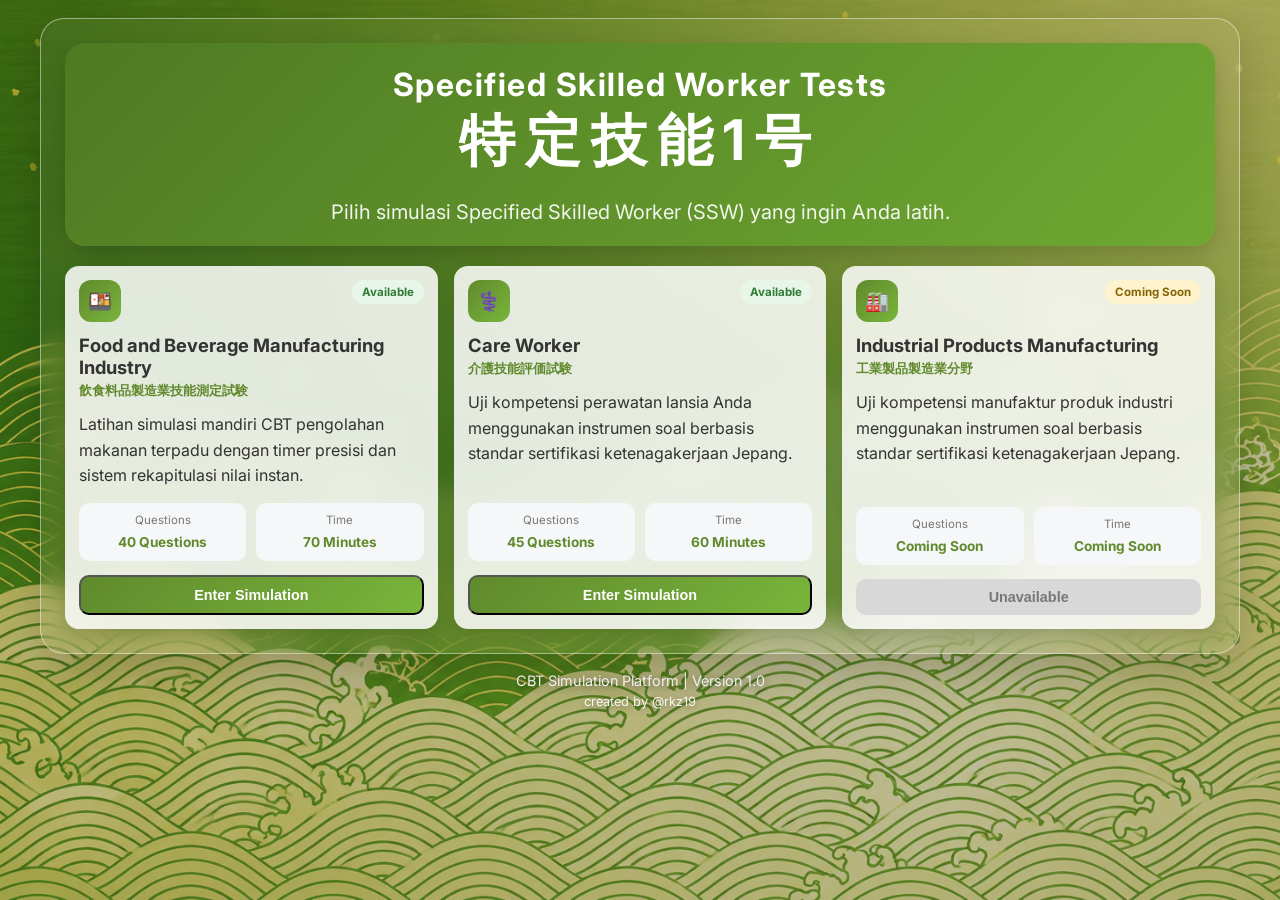
==== commit 13e6527b: "Update CBT SSW structure" ====
--- a/index.html
+++ b/index.html
@@ -3,154 +3,155 @@
 <head>
     <meta charset="UTF-8">
     <meta name="viewport" content="width=device-width, initial-scale=1.0">
-    <title>Dashboard SSW PM</title>
-    <link rel="stylesheet" href="css/main.css">
+    <title>SSW Tests</title>
 
-    <style>
-    body {
-        background: linear-gradient(rgba(0, 0, 0, 0.4), rgba(0, 0, 0, 0.4)), 
-                    url('backgroundpb.png') no-repeat center center fixed;
-        background-size: cover;
-        min-height: 100vh;
-    }
+    <link rel="icon" type="image/png" href="iconweb.png">
 
-</style>
+    <link rel="stylesheet" href="css/home.css">
 </head>
 <body>
 
-    <div class="container">
-        <header class="dash-header">
-            <h1>CBT模擬試験</h1>
-            <p>飲食料品製造業技能測定試験</p>
-        </header>
+<div class="wrapper">
 
-        <section class="stats-section">
-            <div class="stat-card">
-                <h3>Total Exams</h3>
-                <p id="stat-total">0</p>
+    <header class="hero">
+        <div class="hero-badge">Specified Skilled Worker Tests</div>
+        <h1>特定技能1号</h1>
+        <p>Pilih simulasi Specified Skilled Worker (SSW) yang ingin Anda latih.</p>
+    </header>
+
+    <main class="simulation-grid">
+
+        <section class="simulation-card">
+            <div class="card-top">
+            <div class="card-icon" aria-hidden="true">🍱</div>
+                <span class="status available">Available</span>
             </div>
-            <div class="stat-card">
-                <h3>Average</h3>
-                <p id="stat-rata">0</p>
+            <div class="card-body">
+                <h2>Food and Beverage Manufacturing Industry</h2>
+                <div class="jp-title">飲食料品製造業技能測定試験</div>
+                <p>Latihan simulasi mandiri CBT pengolahan makanan terpadu dengan timer presisi dan sistem rekapitulasi nilai instan.</p>
+                <div class="card-info">
+                    <div class="info-box">
+                        <span>Questions</span>
+                        <strong id="pm-total-question">Loading...</strong>
+                    </div>
+                    <div class="info-box">
+                        <span>Time</span>
+                        <strong id="pm-duration">Loading...</strong>
+                    </div>
+                </div>
             </div>
-            <div class="stat-card">
-                <h3>Passing Rate</h3>
-                <p id="stat-lulus">0%</p>
+            <div class="card-action">
+                <button type="button" class="btn-start" onclick="selectExam('pm')">Enter Simulation</button>
             </div>
         </section>
 
-        <section class="action-section">
-            <button id="btn-mulai" class="btn btn-primary btn-block">
-                Start Simulation (40 Questions • 70 Minutes)
-            </button>
+        <section class="simulation-card">
+            <div class="card-top">
+                <div class="card-icon" aria-hidden="true">⚕️</div>
+                <span class="status available">Available</span>
+            </div>
+            <div class="card-body">
+                <h2>Care Worker</h2>
+                <div class="jp-title">介護技能評価試験</div>
+                <p>Uji kompetensi perawatan lansia Anda menggunakan instrumen soal berbasis standar sertifikasi ketenagakerjaan Jepang.</p>
+                <div class="card-info">
+                    <div class="info-box">
+                        <span>Questions</span>
+                        <strong id="kaigo-total-question">Loading...</strong>
+                    </div>
+                    <div class="info-box">
+                        <span>Time</span>
+                        <strong id="kaigo-duration">Loading...</strong>
+                    </div>
+                </div>
+            </div>
+            <div class="card-action">
+                <button type="button" class="btn-start" onclick="selectExam('kaigo')">Enter Simulation</button>
+            </div>
         </section>
 
-        <section class="history-section">
-            <h2>History</h2>
-            <div class="table-responsive">
-                <table id="tabel-riwayat">
-                    <thead>
-                        <tr>
-                            <th>Date</th>
-                            <th>Score</th>
-                            <th>Correct/Wrong</th>
-                            <th>Status</th>
-                            <th>Action</th>
-                        </tr>
-                    </thead>
-                    <tbody id="list-riwayat">
-                        <tr>
-                            <td colspan="5" style="text-align: center; color: #888;">No exam history available.</td>
-                        </tr>
-                    </tbody>
-                </table>
-            </div>
-        </section>
+        <section class="simulation-card disabled">
+    <div class="card-top">
+        <div class="card-icon" aria-hidden="true">🏭</div>
+        <span class="status soon">Coming Soon</span>
     </div>
 
-    <script src="js/storage.js"></script>
-    <script src="js/data.js"></script>
-    <script>
-        // Logika Khusus Halaman Dashboard (index.html)
-        document.addEventListener('DOMContentLoaded', () => {
-            // 1. Tampilkan Statistik Global dari Local Storage
-            const stats = getStatistikGlobal();
-            document.getElementById('stat-total').innerText = stats.totalUjian;
-            document.getElementById('stat-rata').innerText = stats.rataRataNilai;
-            document.getElementById('stat-lulus').innerText = stats.persentaseKelulusan + '%';
+    <div class="card-body">
+        <h2>Industrial Products Manufacturing</h2>
+        <div class="jp-title">工業製品製造業分野</div>
 
-            // 2. Tampilkan Riwayat Ujian
-            const riwayat = getRiwayatUjian();
-            const containerRiwayat = document.getElementById('list-riwayat');
+        <p>
+            Uji kompetensi manufaktur produk industri menggunakan instrumen soal
+            berbasis standar sertifikasi ketenagakerjaan Jepang.
+        </p>
 
-            if (riwayat.length > 0) {
-                containerRiwayat.innerHTML = ''; // Kosongkan placeholder
-                riwayat.forEach(item => {
-                    const row = document.createElement('tr');
-                    
-                    // Beri warna teks status (LULUS hijau, TIDAK LULUS merah)
-                    const statusClass = item.status === 'PASSED' ? 'text-success' : 'text-danger';
+        <div class="card-info">
+            <div class="info-box">
+                <span>Questions</span>
+                <strong>Coming Soon</strong>
+            </div>
 
-                    row.innerHTML = `
-                        <td>${item.tanggal}</td>
-                        <td><strong>${item.skor}</strong></td>
-                        <td><span class="text-success">${item.benar}B</span> / <span class="text-danger">${item.salah}S</span></td>
-                        <td><span class="${statusClass}">${item.status}</span></td>
-                        <td><button class="btn btn-sm" onclick="lihatReview('${item.id}')">Review</button></td>
-                    `;
-                    containerRiwayat.appendChild(row);
-                });
-            }
-
-            // 3. Event Listener Tombol Mulai Ujian
-            // 3. Event Listener Tombol Mulai Ujian
-const btnMulai = document.getElementById('btn-mulai');
-const modalStart = document.getElementById('modalStart');
-const btnConfirmStart = document.getElementById('btn-confirm-start');
-const btnCancelStart = document.getElementById('btn-cancel-start');
-
-// Membuka modal saat tombol utama diklik
-btnMulai.addEventListener('click', () => {
-    modalStart.style.display = 'flex';
-});
-
-// Menutup modal jika dibatalkan
-btnCancelStart.addEventListener('click', () => {
-    modalStart.style.display = 'none';
-});
-
-// Proses Start Now (Ini menggantikan logika lama yang ada di tombol btn-mulai)
-btnConfirmStart.addEventListener('click', async () => {
-    btnConfirmStart.innerText = 'Writing...';
-    btnConfirmStart.disabled = true;
-
-    const sukses = await buatSimulasiUjian();
-    
-    if (sukses) {
-        window.location.href = 'exam.html';
-    } else {
-        alert('Failed to load the question bank.');
-        btnConfirmStart.innerText = 'Start Now';
-        btnConfirmStart.disabled = false;
-    }
-});
-        });
-
-        // Fungsi navigasi ke halaman review jawaban salah
-        function lihatReview(examId) {
-            localStorage.setItem('ssw_review_target_id', examId);
-            window.location.href = 'review.html';
-        }
-    </script>
-    <div id="modalStart" class="modal-overlay">
-        <div class="modal-content">
-            <h2>Fighting Dhepp💗</h2>
-            
-            <div class="modal-actions">
-                <button id="btn-confirm-start" class="btn btn-primary">Start Now</button>
-                <button id="btn-cancel-start" class="btn btn-secondary">Batal</button>
+            <div class="info-box">
+                <span>Time</span>
+                <strong>Coming Soon</strong>
             </div>
         </div>
     </div>
+
+    <div class="card-action">
+        <button type="button" class="btn-disabled" disabled>
+            Unavailable
+        </button>
+    </div>
+</section>
+
+    </main>
+
+    
+</div>
+
+<footer class="footer">
+    <p>CBT Simulation Platform | Version 1.0</p>
+    <small>created by @rkz19</small>
+</footer>
+
+
+<script src="js/config.js"></script>
+<script>
+    document.addEventListener("DOMContentLoaded", async () => {
+
+    const pm = await loadConfig("pm");
+
+    if(pm){
+
+        document.getElementById("pm-total-question").textContent =
+            `${pm.totalQuestions} Questions`;
+
+        document.getElementById("pm-duration").textContent =
+            `${pm.durationMinutes} Minutes`;
+    }
+
+    const kaigo = await loadConfig("kaigo");
+
+    if(kaigo){
+
+        document.getElementById("kaigo-total-question").textContent =
+            `${kaigo.totalQuestions} Questions`;
+
+        document.getElementById("kaigo-duration").textContent =
+            `${kaigo.durationMinutes} Minutes`;
+    }
+
+});
+
+function selectExam(category){
+
+    localStorage.setItem("examCategory", category);
+
+    window.location.href = "dashboard.html";
+
+}
+</script>
 </body>
 </html>
--- a/css/home.css
+++ b/css/home.css
@@ -0,0 +1,249 @@
+@import url('https://fonts.googleapis.com/css2?family=Inter:wght@400;500;600;700&display=swap');
+
+:root{
+    --primary:#608a2d;
+    --primary-dark:#507a1c;
+    --text:#333;
+}
+
+*{
+    margin:0;
+    padding:0;
+    box-sizing:border-box;
+}
+
+body{
+    font-family:'Inter',sans-serif;
+    background:
+        linear-gradient(rgba(0,0,0,.25),rgba(0,0,0,.25)),
+        url('../backgroundpb.png') center/cover fixed;
+    min-height:100vh;
+    padding:18px;
+    color:var(--text);
+}
+
+.wrapper{
+    width:100%;
+    max-width:1200px;
+    margin:auto;
+
+    background:rgba(255,255,255,.05);
+    backdrop-filter:blur(14px);
+
+    border-radius:24px;
+    padding:24px;
+
+    border:1px solid rgba(255,255,255,.45);
+    box-shadow:0 18px 45px rgba(0,0,0,.18);
+}
+
+/* HERO */
+.hero{
+    background:linear-gradient(135deg,#4e7a22,#6fa832);
+    color:#fff;
+    border-radius:20px;
+    padding:22px 28px;
+    margin-bottom:20px;
+    box-shadow:0 8px 25px rgba(0,0,0,.18);
+    text-align:center;
+}
+.hero-badge{
+    font-size:2rem;
+    font-weight:700;
+    letter-spacing:1.5px;
+}
+
+.hero h1{
+    font-size:3.5rem;
+    font-weight:700;
+    letter-spacing:10px;
+    margin-bottom:6px;
+}
+
+.hero p{
+    font-size:1.25rem;
+    opacity:.92;
+    margin-top:20px;
+}
+
+/* GRID */
+.simulation-grid{
+    display:grid;
+    grid-template-columns:repeat(auto-fit,minmax(260px,1fr));
+    gap:16px;
+}
+
+/* CARD */
+.simulation-card{
+    background:rgba(255,255,255,.85);
+    border-radius:14px;
+    padding:14px;
+
+    display:flex;
+    flex-direction:column;
+
+    height:100%;
+
+    box-shadow:0 5px 15px rgba(0,0,0,.12);
+    transition:.22s ease;
+}
+
+.simulation-card:hover{
+    transform:translateY(-4px);
+    box-shadow:0 12px 24px rgba(0,0,0,.14);
+}
+
+.card-top{
+    display:flex;
+    justify-content:space-between;
+    align-items:flex-start;
+    margin-bottom:12px;
+}
+
+.card-icon{
+    width:42px;
+    height:42px;
+    border-radius:12px;
+    font-size:1.2rem;
+    background:linear-gradient(135deg,var(--primary),#79b53b);
+    display:flex;
+    align-items:center;
+    justify-content:center;
+    color:#fff;
+}
+
+.status{
+    font-size:.72rem;
+    font-weight:700;
+    padding:5px 10px;
+    border-radius:20px;
+}
+
+.available{
+    background:#e8f5e9;
+    color:#2e7d32;
+}
+
+.soon{
+    background:#fff3cd;
+    color:#856404;
+}
+
+.card-body{
+    flex:1;
+    display:flex;
+    flex-direction:column;
+}
+
+.card-body p{
+    min-height:72px;   /* sesuaikan */
+    line-height:1.6;
+    margin-bottom:14px;
+}
+
+.card-info{
+    display:flex;
+    gap:10px;
+    margin-top:auto;
+}
+
+.card-body h2{
+    font-size:1.15rem;
+    margin-bottom:4px;
+    color:#333;
+}
+
+.jp-title{
+    font-size:.82rem;
+    color:var(--primary);
+    font-weight:600;
+    margin-bottom:12px;
+}
+
+.info-box{
+    flex:1;
+    background:#f6f7f8;
+    border-radius:10px;
+    padding:10px;
+    text-align:center;
+}
+
+.info-box span{
+    display:block;
+    font-size:.72rem;
+    color:#777;
+    margin-bottom:4px;
+}
+
+.info-box strong{
+    font-size:.85rem;
+    color:var(--primary);
+}
+
+.card-action{
+    margin-top:14px;
+}
+
+.btn-start,
+.btn-disabled{
+    width:100%;
+    display:block;
+    text-align:center;
+    padding:10px;
+    border-radius:10px;
+    font-weight:700;
+    text-decoration:none;
+    font-size:.9rem;
+}
+
+.btn-start{
+    background:linear-gradient(135deg,var(--primary),#79b53b);
+    color:#fff;
+}
+
+.btn-start:hover{
+    background:linear-gradient(135deg,var(--primary-dark),var(--primary));
+}
+
+.btn-disabled{
+    background:#d8d8d8;
+    color:#777;
+    border:none;
+    cursor:not-allowed;
+}
+
+.footer{
+    max-width:1200px;
+    margin:18px auto 0;
+    text-align:center;
+    color:#fff;
+    font-size:.9rem;
+
+    text-shadow:0 2px 8px rgba(0,0,0,.45);
+}
+
+.footer small{
+    display:block;
+    margin-top:5px;
+    opacity:.9;
+    font-size:.8rem;
+}
+
+@media(max-width:768px){
+    body{
+        padding:14px;
+    }
+
+    .hero{
+        padding:18px 20px;
+    }
+
+    .hero h1{
+        font-size:1.6rem;
+        letter-spacing:2px;
+    }
+
+    .simulation-grid{
+        grid-template-columns:1fr;
+    }
+}
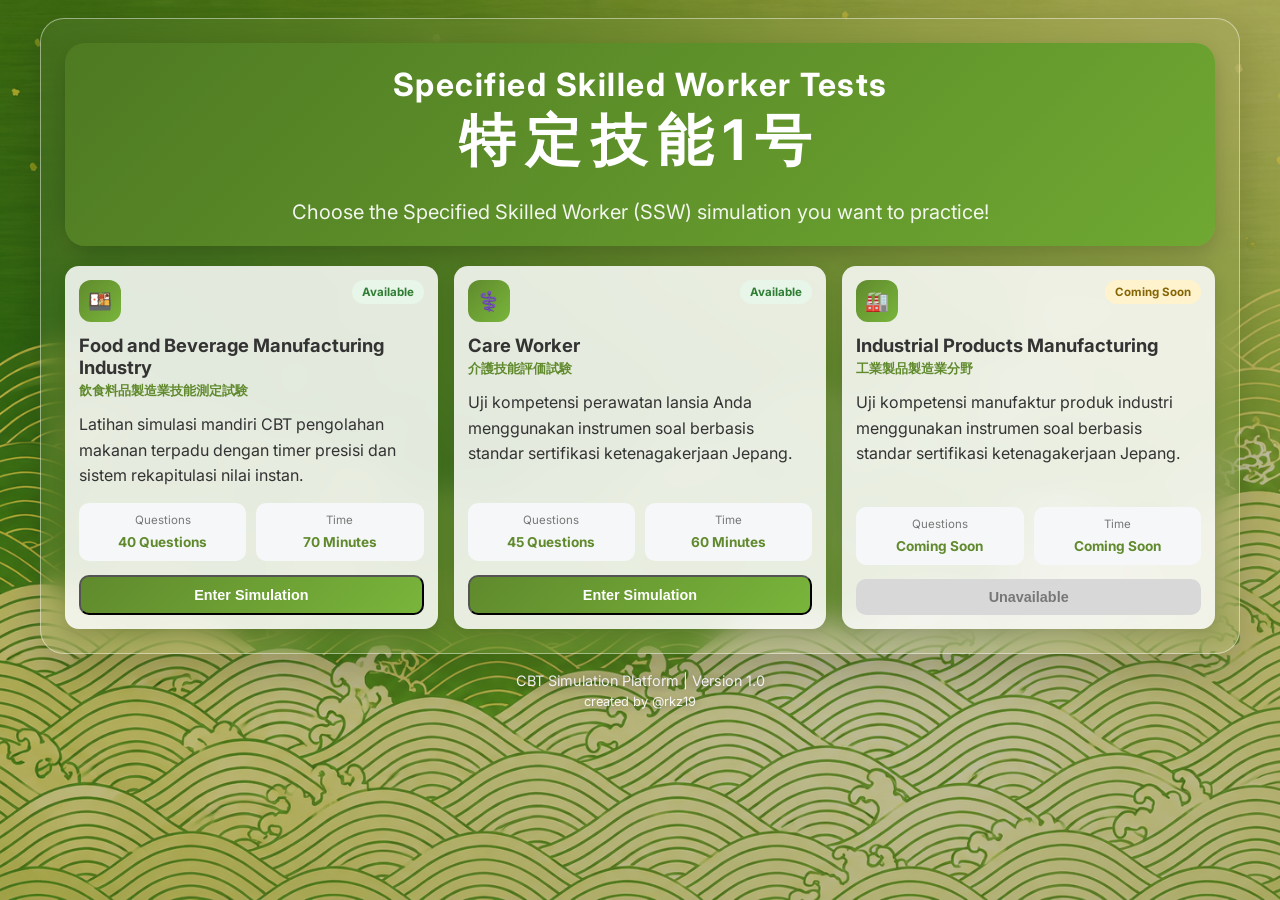
==== commit 44ae7195: "Mengubah tampilan nomor soal" ====
--- a/index.html
+++ b/index.html
@@ -3,7 +3,7 @@
 <head>
     <meta charset="UTF-8">
     <meta name="viewport" content="width=device-width, initial-scale=1.0">
-    <title>SSW Tests</title>
+    <title>SSW TESTS</title>
 
     <link rel="icon" type="image/png" href="iconweb.png">
 
@@ -16,7 +16,7 @@
     <header class="hero">
         <div class="hero-badge">Specified Skilled Worker Tests</div>
         <h1>特定技能1号</h1>
-        <p>Pilih simulasi Specified Skilled Worker (SSW) yang ingin Anda latih.</p>
+        <p>Choose the Specified Skilled Worker (SSW) simulation you want to practice!</p>
     </header>
 
     <main class="simulation-grid">
